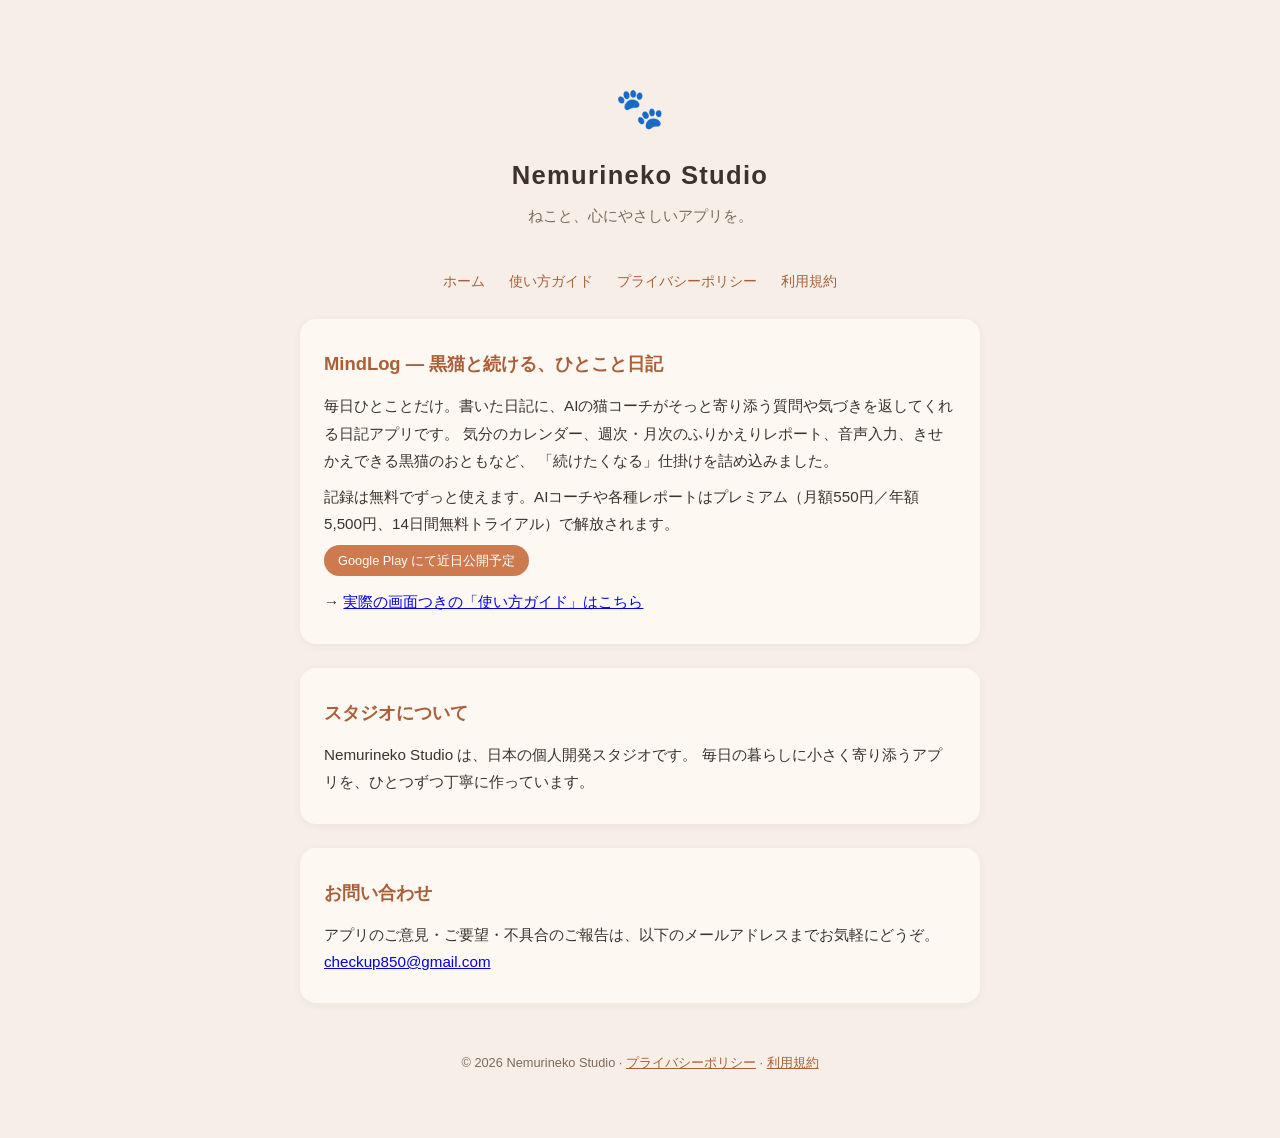
==== index.html @ 537b57eb "MindLog使い方ガイドを追加（実機サイズのスクリーンショット9枚つき） Co-Authored-By: Claude Opus 5 <noreply@anthropic.com>" ====
<!DOCTYPE html>
<html lang="ja">
<head>
<meta charset="UTF-8">
<meta name="viewport" content="width=device-width, initial-scale=1">
<title>Nemurineko Studio</title>
<meta name="description" content="Nemurineko Studio — 黒猫と続けるAI日記アプリ「MindLog」を開発する個人スタジオ">
<link rel="stylesheet" href="style.css">
</head>
<body>
<div class="wrap">
  <header class="site">
    <div class="paw">🐾</div>
    <h1>Nemurineko Studio</h1>
    <p class="tagline">ねこと、心にやさしいアプリを。</p>
  </header>

  <nav class="site">
    <a href="./">ホーム</a>
    <a href="guide.html">使い方ガイド</a>
    <a href="privacy.html">プライバシーポリシー</a>
    <a href="terms.html">利用規約</a>
  </nav>

  <div class="card">
    <h2>MindLog — 黒猫と続ける、ひとこと日記</h2>
    <p>
      毎日ひとことだけ。書いた日記に、AIの猫コーチがそっと寄り添う質問や気づきを返してくれる日記アプリです。
      気分のカレンダー、週次・月次のふりかえりレポート、音声入力、きせかえできる黒猫のおともなど、
      「続けたくなる」仕掛けを詰め込みました。
    </p>
    <p style="margin-top: 8px;">
      記録は無料でずっと使えます。AIコーチや各種レポートはプレミアム（月額550円／年額5,500円、14日間無料トライアル）で解放されます。
    </p>
    <span class="badge">Google Play にて近日公開予定</span>
    <p style="margin-top: 12px;">
      → <a href="guide.html">実際の画面つきの「使い方ガイド」はこちら</a>
    </p>
  </div>

  <div class="card">
    <h2>スタジオについて</h2>
    <p>
      Nemurineko Studio は、日本の個人開発スタジオです。
      毎日の暮らしに小さく寄り添うアプリを、ひとつずつ丁寧に作っています。
    </p>
  </div>

  <div class="card">
    <h2>お問い合わせ</h2>
    <p>アプリのご意見・ご要望・不具合のご報告は、以下のメールアドレスまでお気軽にどうぞ。</p>
    <p><a href="mailto:checkup850@gmail.com">checkup850@gmail.com</a></p>
  </div>

  <footer class="site">
    <p>© 2026 Nemurineko Studio ·
      <a href="privacy.html">プライバシーポリシー</a> ·
      <a href="terms.html">利用規約</a>
    </p>
  </footer>
</div>
</body>
</html>
---- style.css ----
:root {
  --bg: #f7efe7;
  --card: #fdf8f2;
  --ink: #3d322b;
  --sub: #7a6a5e;
  --accent: #cc7a4e;
  --accent-dark: #a95f37;
}
* { margin: 0; padding: 0; box-sizing: border-box; }
body {
  font-family: "Hiragino Kaku Gothic ProN", "Hiragino Sans", "Noto Sans JP", "Yu Gothic", sans-serif;
  background: var(--bg);
  color: var(--ink);
  line-height: 1.8;
}
.wrap { max-width: 720px; margin: 0 auto; padding: 32px 20px 64px; }
header.site { text-align: center; padding: 40px 0 24px; }
header.site .paw { font-size: 40px; }
header.site h1 { font-size: 1.6rem; letter-spacing: 0.05em; margin-top: 8px; }
header.site p.tagline { color: var(--sub); font-size: 0.95rem; margin-top: 4px; }
nav.site { text-align: center; margin: 16px 0 8px; font-size: 0.9rem; }
nav.site a { color: var(--accent-dark); text-decoration: none; margin: 0 10px; }
nav.site a:hover { text-decoration: underline; }
.card {
  background: var(--card);
  border-radius: 16px;
  padding: 28px 24px;
  margin-top: 24px;
  box-shadow: 0 2px 8px rgba(61, 50, 43, 0.06);
}
.card h2 { font-size: 1.15rem; margin-bottom: 12px; color: var(--accent-dark); }
.card h3 { font-size: 1rem; margin: 20px 0 6px; }
.card p, .card li { font-size: 0.95rem; color: var(--ink); }
.card ul, .card ol { padding-left: 1.4em; margin: 8px 0; }
.card table { border-collapse: collapse; width: 100%; margin: 12px 0; font-size: 0.9rem; }
.card th, .card td { border: 1px solid #e2d5c8; padding: 8px 10px; text-align: left; }
.card th { background: #f1e5d8; }
.updated { color: var(--sub); font-size: 0.85rem; margin-bottom: 16px; }
footer.site { text-align: center; color: var(--sub); font-size: 0.8rem; margin-top: 48px; }
footer.site a { color: var(--accent-dark); }
.badge {
  display: inline-block; background: var(--accent); color: #fff;
  border-radius: 999px; padding: 4px 14px; font-size: 0.8rem; margin-top: 8px;
}
.shot {
  display: block; width: 100%; max-width: 280px; margin: 16px auto 4px;
  border-radius: 18px; box-shadow: 0 4px 16px rgba(61, 50, 43, 0.18);
  border: 1px solid #e2d5c8;
}
.shot-row { display: flex; flex-wrap: wrap; gap: 16px; justify-content: center; }
.shot-row figure { flex: 1 1 220px; max-width: 280px; margin: 0; }
.shot-row .shot { max-width: 100%; margin: 16px 0 4px; }
figcaption { text-align: center; color: var(--sub); font-size: 0.8rem; }
.step-num {
  display: inline-block; background: var(--accent); color: #fff; font-weight: bold;
  border-radius: 50%; width: 26px; height: 26px; line-height: 26px;
  text-align: center; margin-right: 8px; font-size: 0.85rem;
}
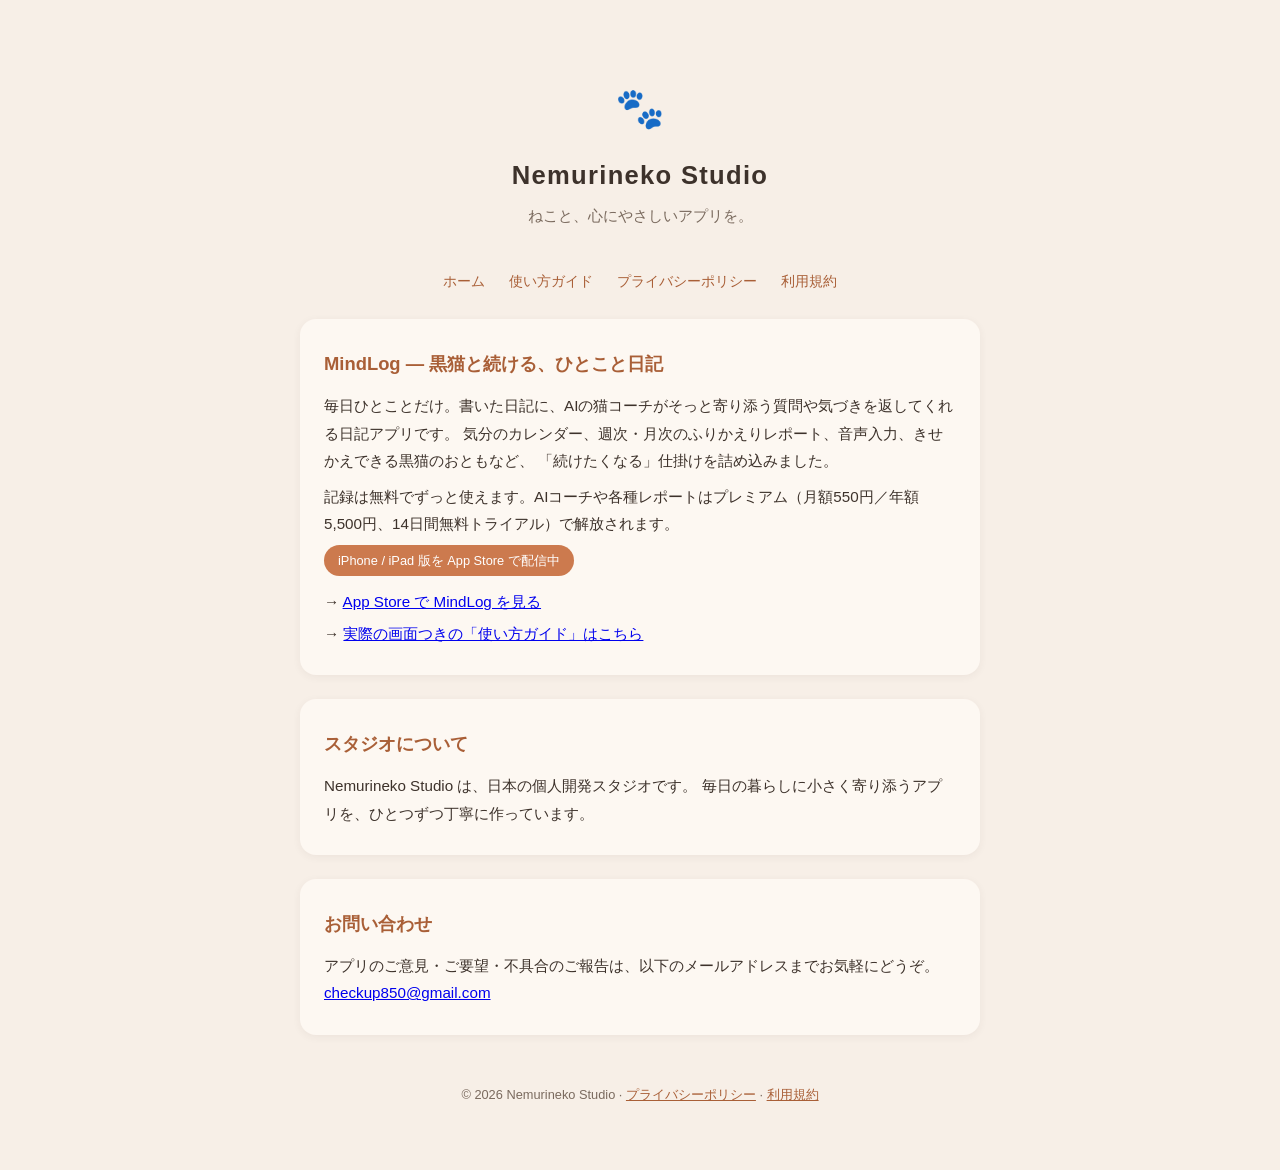
==== commit c3e36b52: "トップを「App Storeで配信中」に更新、解約案内をストア中立の表現に Co-Authored-By: Claude Fable 5.1 <noreply@anthropic.com>" ====
--- a/index.html
+++ b/index.html
@@ -32,8 +32,11 @@
     <p style="margin-top: 8px;">
       記録は無料でずっと使えます。AIコーチや各種レポートはプレミアム（月額550円／年額5,500円、14日間無料トライアル）で解放されます。
     </p>
-    <span class="badge">Google Play にて近日公開予定</span>
+    <span class="badge">iPhone / iPad 版を App Store で配信中</span>
     <p style="margin-top: 12px;">
+      → <a href="https://apps.apple.com/jp/app/id6807148795">App Store で MindLog を見る</a>
+    </p>
+    <p style="margin-top: 4px;">
       → <a href="guide.html">実際の画面つきの「使い方ガイド」はこちら</a>
     </p>
   </div>
